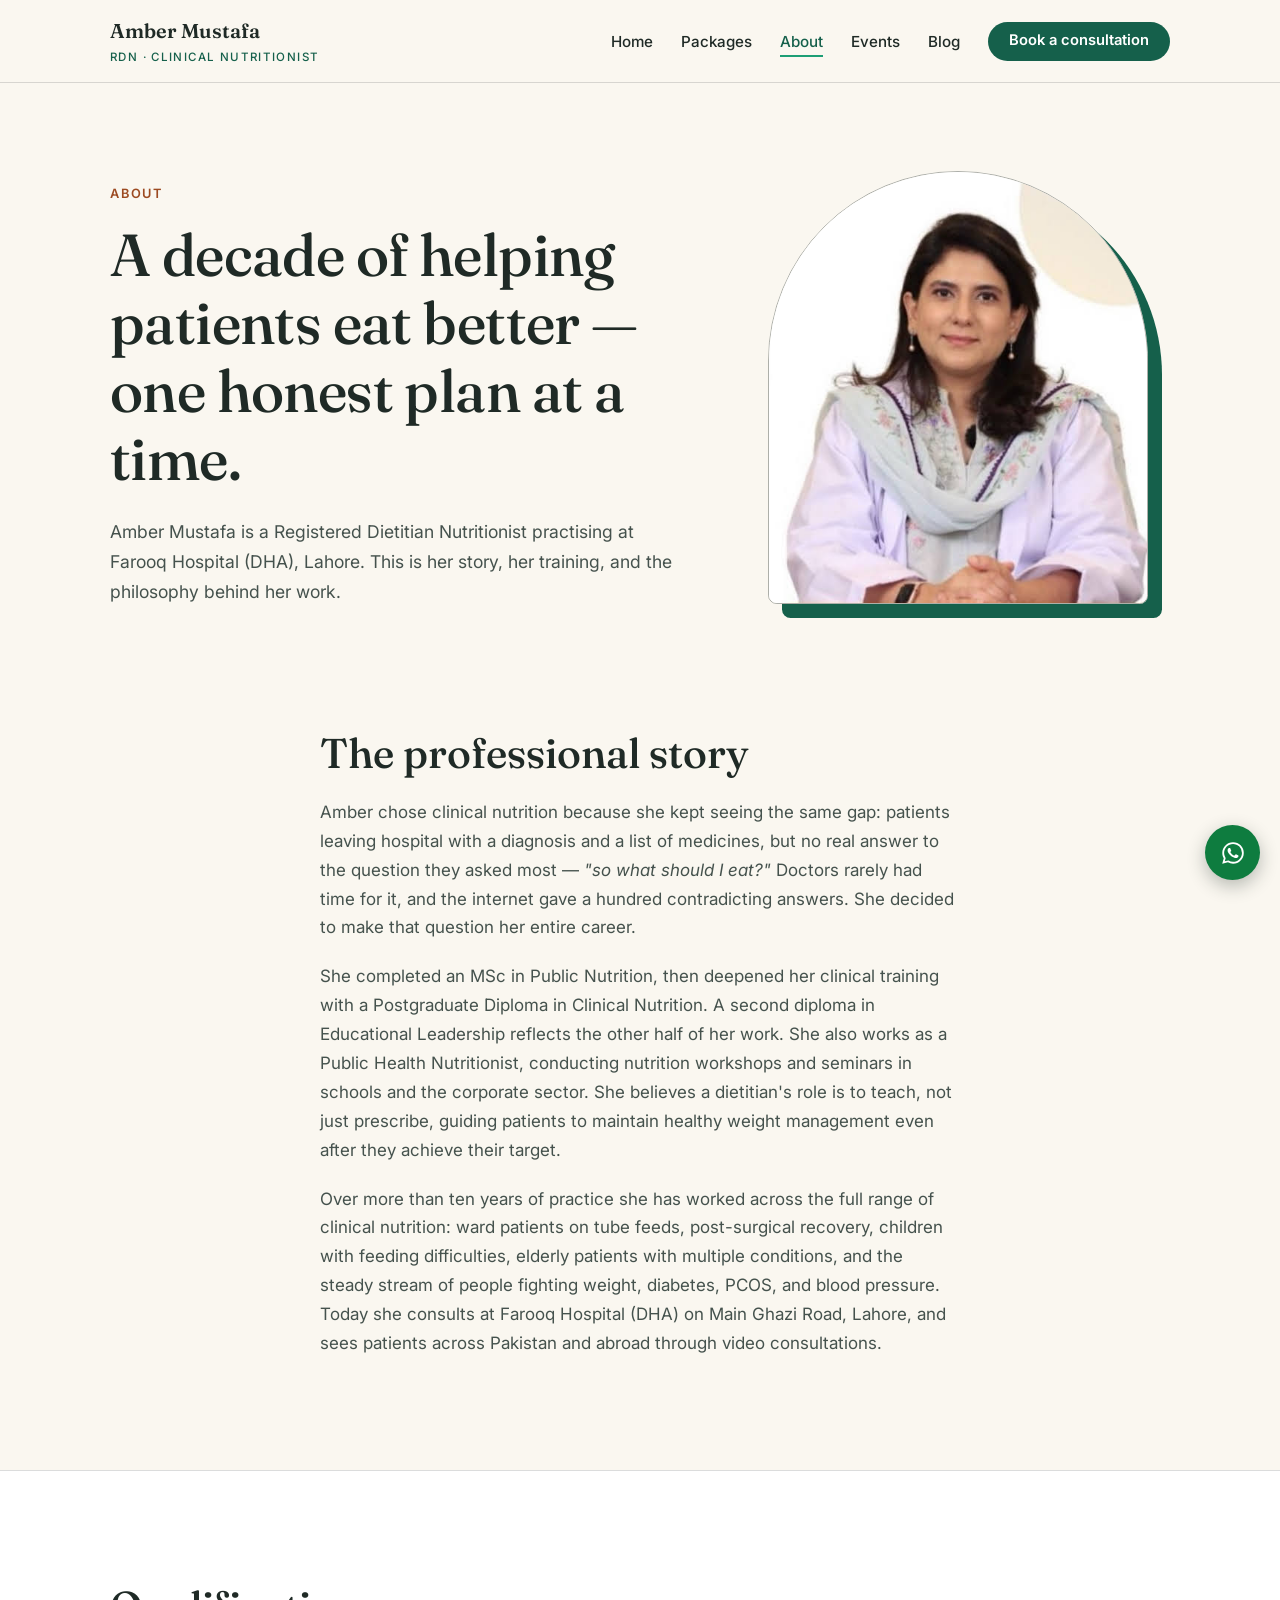
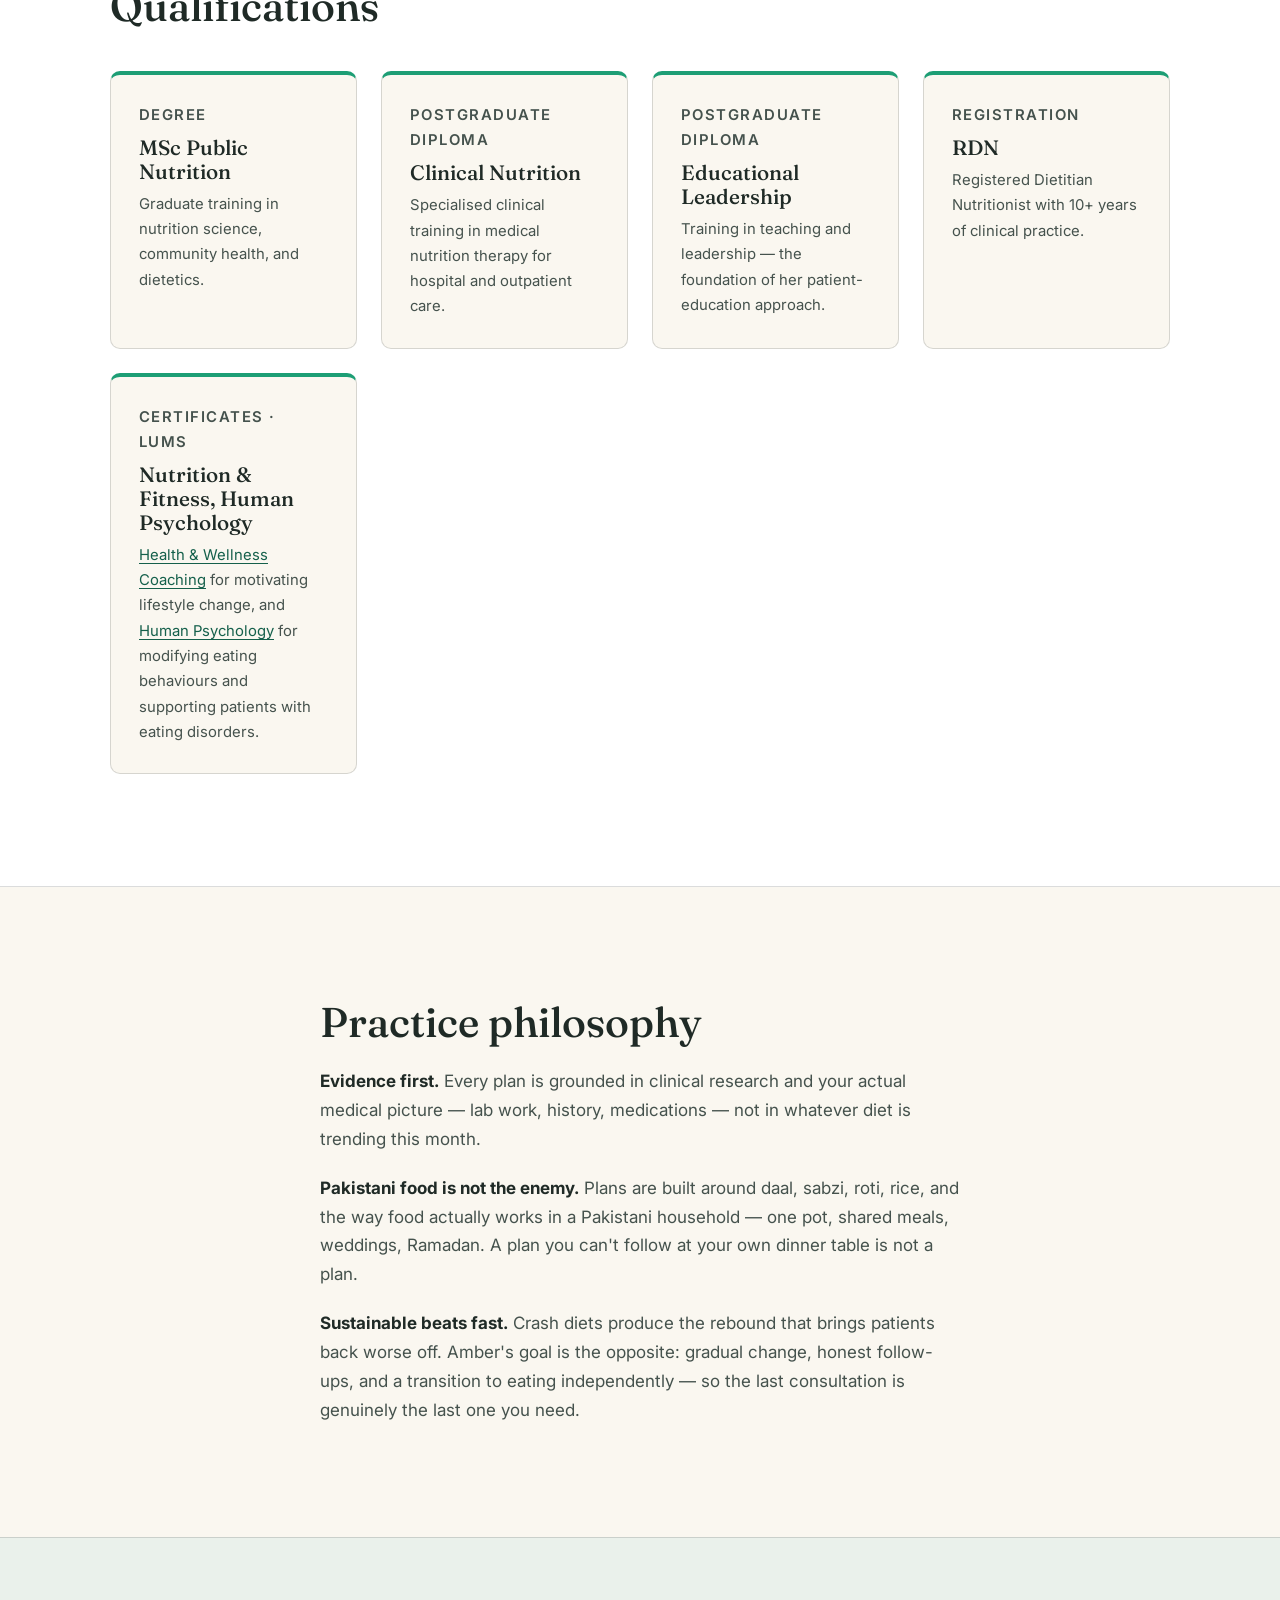
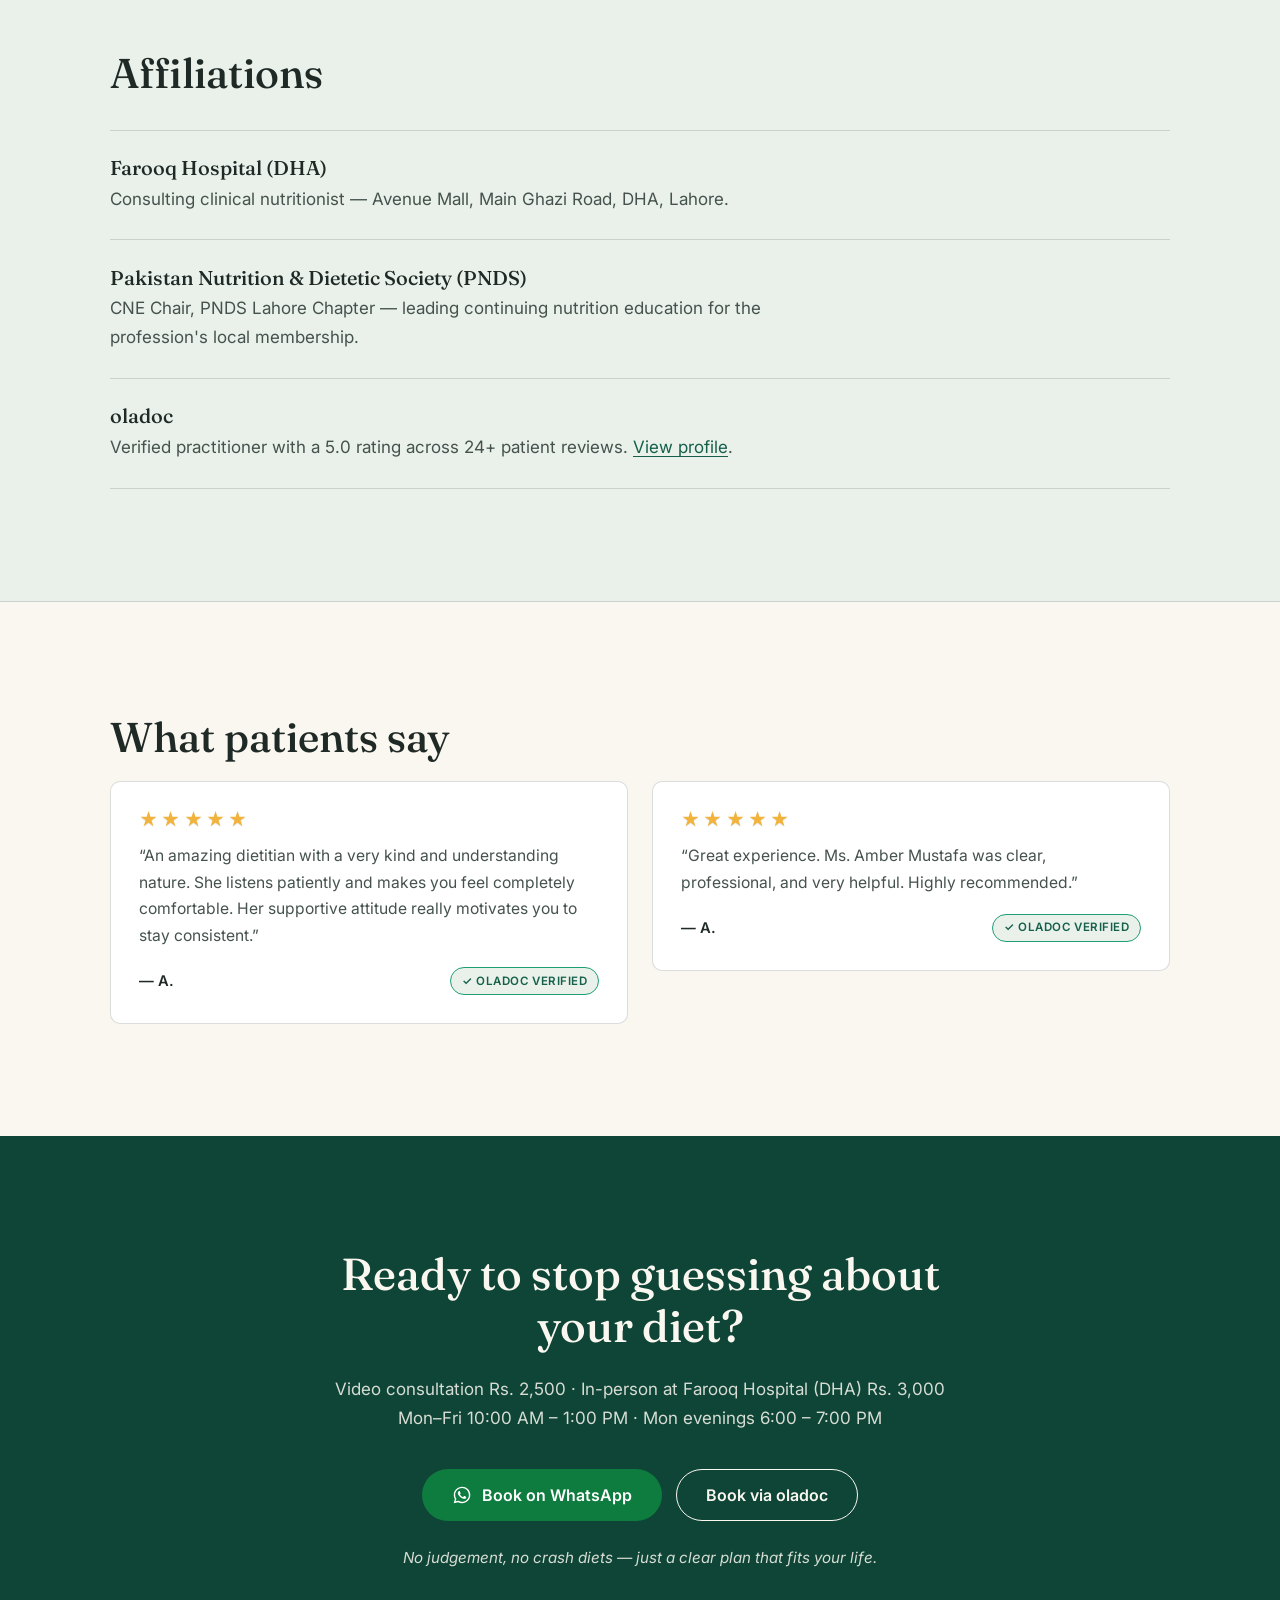
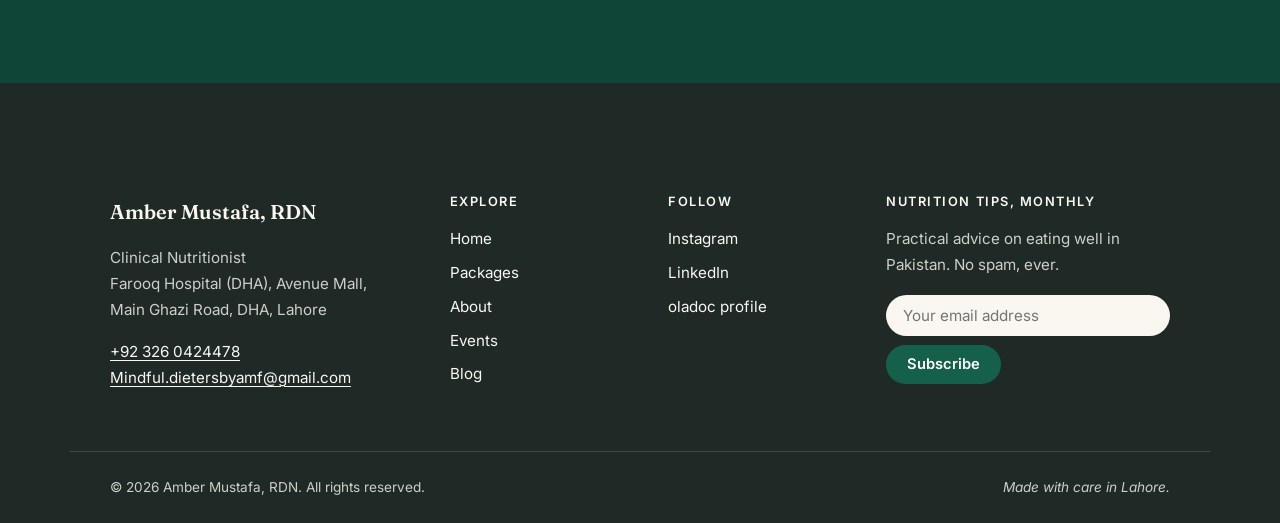
==== about.html @ fe20ed9d "Add files via upload" ====
<!DOCTYPE html>
<html lang="en">
<head>
  <meta charset="UTF-8">
  <meta name="viewport" content="width=device-width, initial-scale=1.0">
  <title>About Amber Mustafa, RDN — Clinical Nutritionist at Farooq Hospital DHA, Lahore</title>
  <meta name="description" content="Meet Amber Mustafa, RDN — clinical nutritionist with 10+ years of experience, MSc Public Nutrition, and a practice philosophy built on evidence, empathy, and Pakistani food culture.">

  <!-- Open Graph -->
  <meta property="og:type" content="profile">
  <meta property="og:title" content="About Amber Mustafa, RDN — Clinical Nutritionist in Lahore">
  <meta property="og:description" content="10+ years of clinical nutrition practice at Farooq Hospital DHA. Evidence-based, personalised to Pakistani food culture, sustainable over crash diets.">
  <meta property="og:image" content="assets/images/amber-headshot.jpeg">
  <meta property="og:locale" content="en_PK">

  <!-- Twitter Card -->
  <meta name="twitter:card" content="summary_large_image">
  <meta name="twitter:title" content="About Amber Mustafa, RDN — Clinical Nutritionist in Lahore">
  <meta name="twitter:description" content="10+ years of clinical nutrition practice at Farooq Hospital DHA, Lahore.">
  <meta name="twitter:image" content="assets/images/amber-headshot.jpeg">

  <!-- Fonts -->
  <link rel="preconnect" href="https://fonts.googleapis.com">
  <link rel="preconnect" href="https://fonts.gstatic.com" crossorigin>
  <link href="https://fonts.googleapis.com/css2?family=Fraunces:opsz,wght@9..144,400;9..144,500;9..144,600&family=Inter:wght@400;500;600&display=swap" rel="stylesheet">

  <link rel="stylesheet" href="style.css">

  <script type="application/ld+json">
  {
    "@context": "https://schema.org",
    "@type": "Person",
    "name": "Amber Mustafa",
    "honorificSuffix": "RDN",
    "jobTitle": "Clinical Nutritionist",
    "description": "Clinical nutritionist at Farooq Hospital (DHA), Lahore with 10+ years of experience in medical nutrition therapy, weight management and metabolic health.",
    "image": "assets/images/amber-headshot.jpeg",
    "telephone": "+923260424478",
    "email": "Mindful.dietersbyamf@gmail.com",
    "workLocation": {
      "@type": "Place",
      "name": "Farooq Hospital (DHA)",
      "address": {
        "@type": "PostalAddress",
        "streetAddress": "Avenue Mall, Main Ghazi Road, DHA",
        "addressLocality": "Lahore",
        "addressCountry": "PK"
      }
    },
    "memberOf": {
      "@type": "Organization",
      "name": "Pakistan Nutrition & Dietetic Society (PNDS)"
    },
    "sameAs": [
      "https://www.instagram.com/rd_amber_mustafa/",
      "https://www.linkedin.com/in/amber-mustafa-rdn-b37b24142/",
      "https://oladoc.com/pakistan/lahore/dr/dietitian/amber-mustafa/3514798"
    ]
  }
  </script>
</head>
<body>

  <a class="skip-link" href="#main">Skip to content</a>

  <!-- ============ HEADER ============ -->
  <header class="site-header">
    <div class="container header-inner">
      <a href="index.html" class="brand" aria-label="Amber Mustafa, RDN — home">
        <span class="brand-name">Amber Mustafa</span>
        <span class="brand-title">RDN · Clinical Nutritionist</span>
      </a>

      <nav class="site-nav" aria-label="Main navigation">
        <button class="nav-toggle" aria-expanded="false" aria-controls="nav-menu" aria-label="Open menu">
          <span class="nav-toggle-bar"></span>
          <span class="nav-toggle-bar"></span>
        </button>
        <ul id="nav-menu" class="nav-menu">
          <li><a href="index.html">Home</a></li>
          <li><a href="index.html#packages">Packages</a></li>
          <li><a href="about.html" aria-current="page">About</a></li>
          <li><a href="events.html">Events</a></li>
          <li><a href="blog.html">Blog</a></li>
          <li class="nav-cta-item">
            <a class="btn btn-primary btn-small" href="https://wa.me/923260424478?text=Hi%20Amber%2C%20I%27d%20like%20to%20book%20a%20nutrition%20consultation." target="_blank" rel="noopener">Book a consultation</a>
          </li>
        </ul>
      </nav>
    </div>
  </header>

  <main id="main">

    <!-- ============ PAGE HERO ============ -->
    <section class="page-hero">
      <div class="container hero-grid">
        <div class="hero-copy">
          <p class="eyebrow">About</p>
          <h1>A decade of helping patients eat better — one honest plan at a time.</h1>
          <p class="hero-sub">
            Amber Mustafa is a Registered Dietitian Nutritionist practising at Farooq Hospital (DHA), Lahore.
            This is her story, her training, and the philosophy behind her work.
          </p>
        </div>
        <div class="hero-photo">
          <div class="photo-frame">
            <img src="assets/images/amber-headshot.jpeg" alt="Amber Mustafa, RDN, clinical nutritionist" width="509" height="580">
          </div>
        </div>
      </div>
    </section>

    <!-- ============ STORY ============ -->
    <section class="story">
      <div class="container story-narrow">
        <h2 class="section-heading">The professional story</h2>
        <p>
          Amber chose clinical nutrition because she kept seeing the same gap: patients leaving hospital
          with a diagnosis and a list of medicines, but no real answer to the question they asked most —
          <em>"so what should I eat?"</em> Doctors rarely had time for it, and the internet gave a hundred
          contradicting answers. She decided to make that question her entire career.
        </p>
        <p>
          She completed an MSc in Public Nutrition, then deepened her clinical training with a Postgraduate
          Diploma in Clinical Nutrition. A second diploma in Educational Leadership reflects the other half
          of her work. She also works as a Public Health Nutritionist, conducting nutrition workshops and
          seminars in schools and the corporate sector. She believes a dietitian's role is to teach, not
          just prescribe, guiding patients to maintain healthy weight management even after they achieve
          their target.
        </p>
        <p>
          Over more than ten years of practice she has worked across the full range of clinical nutrition:
          ward patients on tube feeds, post-surgical recovery, children with feeding difficulties, elderly
          patients with multiple conditions, and the steady stream of people fighting weight, diabetes,
          PCOS, and blood pressure. Today she consults at Farooq Hospital (DHA) on Main Ghazi Road, Lahore,
          and sees patients across Pakistan and abroad through video consultations.
        </p>
      </div>
    </section>

    <!-- ============ CREDENTIALS ============ -->
    <section class="credentials">
      <div class="container">
        <h2 class="section-heading">Qualifications</h2>
        <div class="credential-grid">
          <div class="credential-card">
            <p class="credential-type">Degree</p>
            <h3>MSc Public Nutrition</h3>
            <p>Graduate training in nutrition science, community health, and dietetics.</p>
          </div>
          <div class="credential-card">
            <p class="credential-type">Postgraduate Diploma</p>
            <h3>Clinical Nutrition</h3>
            <p>Specialised clinical training in medical nutrition therapy for hospital and outpatient care.</p>
          </div>
          <div class="credential-card">
            <p class="credential-type">Postgraduate Diploma</p>
            <h3>Educational Leadership</h3>
            <p>Training in teaching and leadership — the foundation of her patient-education approach.</p>
          </div>
          <div class="credential-card">
            <p class="credential-type">Registration</p>
            <h3>RDN</h3>
            <p>Registered Dietitian Nutritionist with 10+ years of clinical practice.</p>
          </div>
          <div class="credential-card">
            <p class="credential-type">Certificates · LUMS</p>
            <h3>Nutrition &amp; Fitness, Human Psychology</h3>
            <p><a href="https://www.linkedin.com/school/274288/" target="_blank" rel="noopener">Health &amp; Wellness Coaching</a> for motivating lifestyle change, and <a href="https://www.linkedin.com/school/274288/" target="_blank" rel="noopener">Human Psychology</a> for modifying eating behaviours and supporting patients with eating disorders.</p>
          </div>
        </div>
      </div>
    </section>

    <!-- ============ PHILOSOPHY ============ -->
    <section class="philosophy">
      <div class="container story-narrow">
        <h2 class="section-heading">Practice philosophy</h2>
        <p>
          <strong>Evidence first.</strong> Every plan is grounded in clinical research and your actual
          medical picture — lab work, history, medications — not in whatever diet is trending this month.
        </p>
        <p>
          <strong>Pakistani food is not the enemy.</strong> Plans are built around daal, sabzi, roti, rice,
          and the way food actually works in a Pakistani household — one pot, shared meals, weddings,
          Ramadan. A plan you can't follow at your own dinner table is not a plan.
        </p>
        <p>
          <strong>Sustainable beats fast.</strong> Crash diets produce the rebound that brings patients
          back worse off. Amber's goal is the opposite: gradual change, honest follow-ups, and a transition
          to eating independently — so the last consultation is genuinely the last one you need.
        </p>
      </div>
    </section>

    <!-- ============ AFFILIATIONS ============ -->
    <section class="affiliations">
      <div class="container">
        <h2 class="section-heading">Affiliations</h2>
        <ul class="affiliation-list">
          <li>
            <h3>Farooq Hospital (DHA)</h3>
            <p>Consulting clinical nutritionist — Avenue Mall, Main Ghazi Road, DHA, Lahore.</p>
          </li>
          <li>
            <h3>Pakistan Nutrition &amp; Dietetic Society (PNDS)</h3>
            <p>CNE Chair, PNDS Lahore Chapter — leading continuing nutrition education for the profession's local membership.</p>
          </li>
          <li>
            <h3>oladoc</h3>
            <p>Verified practitioner with a 5.0 rating across 24+ patient reviews. <a href="https://oladoc.com/pakistan/lahore/dr/dietitian/amber-mustafa/3514798" target="_blank" rel="noopener">View profile</a>.</p>
          </li>
        </ul>
      </div>
    </section>

    <!-- ============ TESTIMONIALS (short) ============ -->
    <section class="testimonials">
      <div class="container">
        <h2 class="section-heading">What patients say</h2>
        <div class="testimonial-columns testimonial-columns-two">
          <figure class="testimonial">
            <p class="stars" role="img" aria-label="Rated 5 out of 5 stars"><span aria-hidden="true">★★★★★</span></p>
            <blockquote>
              <p>“An amazing dietitian with a very kind and understanding nature. She listens patiently and makes you feel completely comfortable. Her supportive attitude really motivates you to stay consistent.”</p>
            </blockquote>
            <figcaption>— A. <span class="verified-badge">✓ oladoc verified</span></figcaption>
          </figure>
          <figure class="testimonial">
            <p class="stars" role="img" aria-label="Rated 5 out of 5 stars"><span aria-hidden="true">★★★★★</span></p>
            <blockquote>
              <p>“Great experience. Ms. Amber Mustafa was clear, professional, and very helpful. Highly recommended.”</p>
            </blockquote>
            <figcaption>— A. <span class="verified-badge">✓ oladoc verified</span></figcaption>
          </figure>
        </div>
      </div>
    </section>

    <!-- ============ FINAL CTA ============ -->
    <section class="final-cta">
      <div class="container">
        <h2>Ready to stop guessing about your diet?</h2>
        <p>
          Video consultation Rs. 2,500 · In-person at Farooq Hospital (DHA) Rs. 3,000<br>
          Mon–Fri 10:00 AM – 1:00 PM · Mon evenings 6:00 – 7:00 PM
        </p>
        <div class="hero-ctas final-ctas">
          <a class="btn btn-whatsapp" href="https://wa.me/923260424478?text=Hi%20Amber%2C%20I%27d%20like%20to%20book%20a%20nutrition%20consultation." target="_blank" rel="noopener">
            <svg class="icon" viewBox="0 0 24 24" width="20" height="20" aria-hidden="true" fill="currentColor"><path d="M12.04 2c-5.46 0-9.91 4.45-9.91 9.91 0 1.75.46 3.45 1.32 4.95L2.05 22l5.25-1.38a9.87 9.87 0 0 0 4.74 1.21c5.46 0 9.91-4.45 9.91-9.91 0-2.65-1.03-5.14-2.9-7.01A9.82 9.82 0 0 0 12.04 2zm0 18.15a8.2 8.2 0 0 1-4.19-1.15l-.3-.18-3.12.82.83-3.04-.2-.31a8.2 8.2 0 0 1-1.26-4.38c0-4.54 3.7-8.24 8.24-8.24 2.2 0 4.27.86 5.82 2.42a8.18 8.18 0 0 1 2.41 5.83c0 4.54-3.7 8.23-8.23 8.23zm4.52-6.16c-.25-.13-1.47-.72-1.69-.81-.23-.08-.39-.12-.56.13-.16.25-.64.8-.78.97-.14.16-.29.18-.54.06-.25-.13-1.05-.39-2-1.23-.74-.66-1.23-1.47-1.38-1.72-.14-.25-.01-.38.11-.51.11-.11.25-.29.37-.43.12-.14.16-.25.25-.41.08-.17.04-.31-.02-.43-.06-.13-.56-1.34-.76-1.84-.2-.48-.41-.42-.56-.43h-.48c-.17 0-.43.06-.66.31-.22.25-.86.85-.86 2.07 0 1.22.89 2.4 1.01 2.56.12.17 1.75 2.67 4.23 3.74.59.26 1.05.41 1.41.52.59.19 1.13.16 1.56.1.48-.07 1.47-.6 1.67-1.18.21-.58.21-1.07.14-1.18-.06-.11-.22-.17-.47-.3z"/></svg>
            Book on WhatsApp
          </a>
          <a class="btn btn-secondary btn-secondary-light" href="https://oladoc.com/appointment/13651/3514798" target="_blank" rel="noopener">Book via oladoc</a>
        </div>
        <p class="reassurance">No judgement, no crash diets — just a clear plan that fits your life.</p>
      </div>
    </section>

  </main>

  <!-- ============ FOOTER ============ -->
  <footer class="site-footer">
    <div class="container footer-grid">
      <div class="footer-brand">
        <p class="brand-name">Amber Mustafa, RDN</p>
        <p>Clinical Nutritionist<br>Farooq Hospital (DHA), Avenue Mall,<br>Main Ghazi Road, DHA, Lahore</p>
        <p><a href="tel:+923260424478">+92 326 0424478</a><br>
        <a href="mailto:Mindful.dietersbyamf@gmail.com">Mindful.dietersbyamf@gmail.com</a></p>
      </div>

      <nav class="footer-nav" aria-label="Footer navigation">
        <h3>Explore</h3>
        <ul>
          <li><a href="index.html">Home</a></li>
          <li><a href="index.html#packages">Packages</a></li>
          <li><a href="about.html">About</a></li>
          <li><a href="events.html">Events</a></li>
          <li><a href="blog.html">Blog</a></li>
        </ul>
      </nav>

      <div class="footer-social">
        <h3>Follow</h3>
        <ul>
          <li><a href="https://www.instagram.com/rd_amber_mustafa/" target="_blank" rel="noopener">Instagram</a></li>
          <li><a href="https://www.linkedin.com/in/amber-mustafa-rdn-b37b24142/" target="_blank" rel="noopener">LinkedIn</a></li>
          <li><a href="https://oladoc.com/pakistan/lahore/dr/dietitian/amber-mustafa/3514798" target="_blank" rel="noopener">oladoc profile</a></li>
        </ul>
      </div>

      <div class="footer-newsletter">
        <h3>Nutrition tips, monthly</h3>
        <p>Practical advice on eating well in Pakistan. No spam, ever.</p>
        <!-- NEWSLETTER: connect this form to Mailchimp / ConvertKit later. See script.js. -->
        <form id="newsletter-form" class="newsletter-form" novalidate>
          <label for="newsletter-email" class="visually-hidden">Email address</label>
          <input type="email" id="newsletter-email" name="email" placeholder="Your email address" required autocomplete="email">
          <button type="submit" class="btn btn-primary btn-small">Subscribe</button>
        </form>
        <p id="newsletter-thanks" class="newsletter-thanks" hidden>Thank you — you're on the list!</p>
      </div>
    </div>

    <div class="container footer-bottom">
      <p>&copy; <span id="year">2026</span> Amber Mustafa, RDN. All rights reserved.</p>
      <p class="footer-warm">Made with care in Lahore.</p>
    </div>
  </footer>

  <!-- ============ FLOATING WHATSAPP BUTTON ============ -->
  <a class="whatsapp-fab" href="https://wa.me/923260424478?text=Hi%20Amber%2C%20I%27d%20like%20to%20book%20a%20nutrition%20consultation." target="_blank" rel="noopener" aria-label="Chat with Amber on WhatsApp">
    <svg viewBox="0 0 24 24" width="26" height="26" aria-hidden="true" fill="currentColor"><path d="M12.04 2c-5.46 0-9.91 4.45-9.91 9.91 0 1.75.46 3.45 1.32 4.95L2.05 22l5.25-1.38a9.87 9.87 0 0 0 4.74 1.21c5.46 0 9.91-4.45 9.91-9.91 0-2.65-1.03-5.14-2.9-7.01A9.82 9.82 0 0 0 12.04 2zm0 18.15a8.2 8.2 0 0 1-4.19-1.15l-.3-.18-3.12.82.83-3.04-.2-.31a8.2 8.2 0 0 1-1.26-4.38c0-4.54 3.7-8.24 8.24-8.24 2.2 0 4.27.86 5.82 2.42a8.18 8.18 0 0 1 2.41 5.83c0 4.54-3.7 8.23-8.23 8.23zm4.52-6.16c-.25-.13-1.47-.72-1.69-.81-.23-.08-.39-.12-.56.13-.16.25-.64.8-.78.97-.14.16-.29.18-.54.06-.25-.13-1.05-.39-2-1.23-.74-.66-1.23-1.47-1.38-1.72-.14-.25-.01-.38.11-.51.11-.11.25-.29.37-.43.12-.14.16-.25.25-.41.08-.17.04-.31-.02-.43-.06-.13-.56-1.34-.76-1.84-.2-.48-.41-.42-.56-.43h-.48c-.17 0-.43.06-.66.31-.22.25-.86.85-.86 2.07 0 1.22.89 2.4 1.01 2.56.12.17 1.75 2.67 4.23 3.74.59.26 1.05.41 1.41.52.59.19 1.13.16 1.56.1.48-.07 1.47-.6 1.67-1.18.21-.58.21-1.07.14-1.18-.06-.11-.22-.17-.47-.3z"/></svg>
    <span class="whatsapp-fab-label">Chat on WhatsApp</span>
  </a>

  <script src="script.js"></script>
</body>
</html>
---- style.css ----
/* ============================================================
   Amber Mustafa, RDN — Clinical Nutritionist, Lahore
   Design system: "Warm Editorial"
   Type:    Fraunces (display serif) + Inter (body sans)
   Palette: cream base, ink text, deep teal primary,
            terracotta editorial accent, WhatsApp green for booking
   ============================================================ */

/* ---------- Custom properties ---------- */
:root {
  --cream:        #FAF7F0;
  --white:        #FFFFFF;
  --ink:          #1F2A26;
  --ink-soft:     #45524D;
  --teal:         #15604B;   /* primary — her #1D9E75 deepened for contrast */
  --teal-bright:  #1D9E75;   /* original letterhead teal, used as accent */
  --teal-deep:    #0E4536;
  --sage:         #EAF1EB;
  --rust:         #9C4A21;   /* terracotta, darkened for AA text */
  --terracotta:   #C5683F;   /* decorative only */
  --whatsapp:     #0E7C3F;   /* WhatsApp green deepened for WCAG AA with white text */
  --star:         #F2B33D;   /* warm rating-star yellow */
  --line:         rgba(31, 42, 38, 0.16);
  --line-strong:  rgba(31, 42, 38, 0.35);

  --font-display: "Fraunces", Georgia, serif;
  --font-body:    "Inter", -apple-system, "Segoe UI", sans-serif;

  --container:    1140px;
  --section-pad:  clamp(4rem, 9vw, 7rem);
  --radius:       10px;
}

/* ---------- Reset & base ---------- */
*,
*::before,
*::after { box-sizing: border-box; margin: 0; padding: 0; }

html { scroll-behavior: smooth; }

@media (prefers-reduced-motion: reduce) {
  html { scroll-behavior: auto; }
  *, *::before, *::after {
    animation-duration: 0.01ms !important;
    animation-iteration-count: 1 !important;
    transition-duration: 0.01ms !important;
  }
}

body {
  font-family: var(--font-body);
  font-size: 1.0625rem;
  line-height: 1.7;
  color: var(--ink);
  background: var(--cream);
  -webkit-font-smoothing: antialiased;
}

img { max-width: 100%; height: auto; display: block; }

h1, h2, h3, h4 {
  font-family: var(--font-display);
  font-weight: 500;
  line-height: 1.15;
  color: var(--ink);
}

h1 { font-size: clamp(2.3rem, 5.2vw, 3.7rem); letter-spacing: -0.01em; }

a { color: var(--teal); text-decoration-thickness: 1px; text-underline-offset: 3px; }
a:hover { color: var(--teal-deep); }

a:focus-visible,
button:focus-visible,
input:focus-visible {
  outline: 3px solid var(--teal-bright);
  outline-offset: 3px;
  border-radius: 2px;
}

::selection { background: var(--teal-bright); color: var(--white); }

/* ---------- Utilities ---------- */
.container {
  max-width: var(--container);
  margin-inline: auto;
  padding-inline: clamp(1.25rem, 4vw, 2.5rem);
}

.visually-hidden {
  position: absolute;
  width: 1px; height: 1px;
  margin: -1px; padding: 0;
  overflow: hidden;
  clip: rect(0 0 0 0);
  white-space: nowrap;
  border: 0;
}

.skip-link {
  position: absolute;
  top: -100%;
  left: 1rem;
  z-index: 200;
  padding: 0.6rem 1.2rem;
  background: var(--ink);
  color: var(--cream);
  border-radius: 0 0 var(--radius) var(--radius);
}
.skip-link:focus { top: 0; color: var(--cream); }

.eyebrow {
  font-size: 0.8rem;
  font-weight: 600;
  letter-spacing: 0.14em;
  text-transform: uppercase;
  color: var(--rust);
  margin-bottom: 1rem;
}

.section-heading {
  font-size: clamp(1.8rem, 3.6vw, 2.6rem);
  max-width: 22ch;
  margin-bottom: 1.25rem;
}

.section-sub {
  max-width: 58ch;
  color: var(--ink-soft);
  margin-bottom: 3rem;
}

.text-link {
  font-weight: 600;
  color: var(--teal);
}

.soft-cta {
  margin-top: 3.5rem;
  padding-top: 1.75rem;
  border-top: 1px solid var(--line);
  max-width: 52ch;
  color: var(--ink-soft);
}

/* ---------- Buttons ---------- */
.btn {
  display: inline-flex;
  align-items: center;
  gap: 0.6rem;
  padding: 0.95rem 1.8rem;
  font-family: var(--font-body);
  font-size: 1rem;
  font-weight: 600;
  line-height: 1.2;
  text-decoration: none;
  border: 1.5px solid transparent;
  border-radius: 999px;
  cursor: pointer;
  transition: background-color 0.18s ease, color 0.18s ease, border-color 0.18s ease, transform 0.18s ease;
}
.btn:hover { transform: translateY(-1px); }
.btn .icon { flex-shrink: 0; }

.btn-primary {
  background: var(--teal);
  color: var(--white);
}
.btn-primary:hover { background: var(--teal-deep); color: var(--white); }

.btn-whatsapp {
  background: var(--whatsapp);
  color: var(--white);
}
.btn-whatsapp:hover { background: #0A5E2F; color: var(--white); }

.btn-secondary {
  background: transparent;
  color: var(--teal);
  border-color: var(--teal);
}
.btn-secondary:hover { background: var(--teal); color: var(--white); }

.btn-secondary-light {
  color: var(--cream);
  border-color: var(--cream);
}
.btn-secondary-light:hover { background: var(--cream); color: var(--teal-deep); }

.btn-small { padding: 0.6rem 1.25rem; font-size: 0.92rem; }

/* ---------- Header ---------- */
.site-header {
  position: sticky;
  top: 0;
  z-index: 100;
  background: var(--cream);
  border-bottom: 1px solid var(--line);
}

.header-inner {
  display: flex;
  align-items: center;
  justify-content: space-between;
  gap: 1rem;
  padding-block: 0.9rem;
}

.brand { text-decoration: none; }
.brand-name {
  display: block;
  font-family: var(--font-display);
  font-size: 1.25rem;
  font-weight: 600;
  color: var(--ink);
}
.brand-title {
  display: block;
  font-size: 0.72rem;
  font-weight: 500;
  letter-spacing: 0.12em;
  text-transform: uppercase;
  color: var(--teal);
}

.nav-menu {
  display: flex;
  align-items: center;
  gap: 1.75rem;
  list-style: none;
}
.nav-menu a:not(.btn) {
  font-size: 0.95rem;
  font-weight: 500;
  color: var(--ink);
  text-decoration: none;
  padding-block: 0.25rem;
  border-bottom: 2px solid transparent;
  transition: border-color 0.18s ease, color 0.18s ease;
}
.nav-menu a:not(.btn):hover,
.nav-menu a:not(.btn)[aria-current="page"] {
  color: var(--teal);
  border-bottom-color: var(--teal-bright);
}

.nav-toggle {
  display: none;
  flex-direction: column;
  justify-content: center;
  gap: 6px;
  width: 44px;
  height: 44px;
  background: none;
  border: 1px solid var(--line-strong);
  border-radius: 8px;
  cursor: pointer;
}
.nav-toggle-bar {
  display: block;
  width: 20px;
  height: 2px;
  margin-inline: auto;
  background: var(--ink);
  transition: transform 0.18s ease;
}
.nav-toggle[aria-expanded="true"] .nav-toggle-bar:first-child { transform: translateY(4px) rotate(45deg); }
.nav-toggle[aria-expanded="true"] .nav-toggle-bar:last-child { transform: translateY(-4px) rotate(-45deg); }

/* ---------- Hero ---------- */
.hero { padding-top: clamp(3rem, 7vw, 5.5rem); }

.hero-grid {
  display: grid;
  grid-template-columns: minmax(0, 7fr) minmax(0, 5fr);
  gap: clamp(2.5rem, 6vw, 5rem);
  align-items: center;
}

.hero-sub {
  max-width: 54ch;
  font-size: 1.1rem;
  color: var(--ink-soft);
  margin-top: 1.5rem;
}

.hero-ctas {
  display: flex;
  flex-wrap: wrap;
  gap: 0.9rem;
  margin-top: 2.25rem;
}

.hero-fees {
  margin-top: 1.1rem;
  font-size: 0.92rem;
  color: var(--ink-soft);
}

.hero-photo { justify-self: center; }

.photo-frame {
  position: relative;
  max-width: 380px;
  border-radius: 220px 220px var(--radius) var(--radius);
  overflow: hidden;
  border: 1px solid var(--line-strong);
  box-shadow: 14px 14px 0 0 var(--teal);
  margin-right: 14px;
  margin-bottom: 14px;
}
.photo-frame img { width: 100%; }

.photo-frame-alt {
  border-radius: var(--radius) 220px var(--radius) var(--radius);
  box-shadow: -14px 14px 0 0 var(--terracotta);
  margin-right: 0;
  margin-left: 14px;
}

/* Trust strip */
.trust-strip {
  display: grid;
  grid-template-columns: repeat(4, 1fr);
  list-style: none;
  margin-block: clamp(3rem, 6vw, 4.5rem) 0;
  border-top: 1px solid var(--line);
  border-bottom: 1px solid var(--line);
}
.trust-strip li {
  padding: 1.4rem 1rem;
  text-align: center;
}
.trust-strip li + li { border-left: 1px solid var(--line); }
.trust-strip strong {
  display: block;
  font-family: var(--font-display);
  font-size: 1.45rem;
  font-weight: 600;
  color: var(--teal);
}
.trust-strip span {
  font-size: 0.85rem;
  color: var(--ink-soft);
}

/* ---------- Empathy ---------- */
.empathy {
  background: var(--white);
  padding-block: var(--section-pad);
  margin-top: var(--section-pad);
  border-top: 1px solid var(--line);
  border-bottom: 1px solid var(--line);
}
.empathy-grid {
  display: grid;
  grid-template-columns: minmax(0, 5fr) minmax(0, 7fr);
  gap: clamp(2rem, 5vw, 4.5rem);
}
.empathy-copy p + p { margin-top: 1.25rem; }
.empathy-copy { color: var(--ink-soft); }

/* ---------- Services ---------- */
.services { padding-block: var(--section-pad); }

.services-list {
  list-style: none;
  margin-top: 3rem;
  border-top: 1px solid var(--line);
}

.service-item {
  display: grid;
  grid-template-columns: 5rem minmax(0, 1fr);
  gap: clamp(1rem, 4vw, 3rem);
  padding-block: 2rem;
  border-bottom: 1px solid var(--line);
  transition: background-color 0.18s ease;
}
.service-item:hover { background: var(--sage); }

.service-num {
  font-family: var(--font-display);
  font-size: 1.6rem;
  font-weight: 400;
  color: var(--rust);
  line-height: 1.3;
}

.service-body h3 { font-size: 1.4rem; margin-bottom: 0.5rem; }
.service-body p { max-width: 62ch; color: var(--ink-soft); }

/* ---------- About snippet ---------- */
.about-snippet {
  background: var(--sage);
  padding-block: var(--section-pad);
  border-top: 1px solid var(--line);
  border-bottom: 1px solid var(--line);
}

.about-grid {
  display: grid;
  grid-template-columns: minmax(0, 4fr) minmax(0, 7fr);
  gap: clamp(2.5rem, 6vw, 5rem);
  align-items: center;
}

.about-photo { justify-self: center; }
.about-photo .photo-frame { max-width: 320px; }

.about-copy p { color: var(--ink-soft); }

.badge-row {
  display: flex;
  flex-wrap: wrap;
  gap: 0.6rem;
  list-style: none;
  margin-block: 1.75rem;
}
.badge {
  padding: 0.4rem 0.95rem;
  font-size: 0.85rem;
  font-weight: 500;
  color: var(--teal-deep);
  background: var(--white);
  border: 1px solid var(--teal-bright);
  border-radius: 999px;
}

/* ---------- Testimonials ---------- */
.testimonials { padding-block: var(--section-pad); }

.testimonial-columns {
  columns: 3 290px;
  column-gap: 1.5rem;
}
.testimonial-columns-two { columns: 2 320px; }

.testimonial {
  break-inside: avoid;
  margin-bottom: 1.5rem;
  padding: 1.75rem;
  background: var(--white);
  border: 1px solid var(--line);
  border-radius: var(--radius);
  transition: transform 0.25s ease, box-shadow 0.25s ease, border-color 0.25s ease;
}
.testimonial:hover {
  transform: translateY(-4px);
  border-color: var(--teal-bright);
  box-shadow: 0 14px 30px rgba(31, 42, 38, 0.1);
}

.stars {
  color: var(--star);
  font-size: 1.15rem;
  letter-spacing: 0.18em;
  line-height: 1;
  margin-bottom: 0.9rem;
  text-shadow: 0 1px 0 rgba(31, 42, 38, 0.12);
}

/* ---------- Reviews carousel ---------- */
.carousel { position: relative; }

.carousel-viewport { overflow: hidden; }

.carousel-track {
  display: flex;
  gap: 1.5rem;
  list-style: none;
  transition: transform 0.55s cubic-bezier(0.33, 1, 0.68, 1);
}

.carousel-slide {
  flex: 0 0 calc((100% - 3rem) / 3);
  display: flex;
}
.carousel-slide .testimonial {
  display: flex;
  flex-direction: column;
  margin-bottom: 0.5rem;
  width: 100%;
  box-shadow: 0 6px 18px rgba(31, 42, 38, 0.06);
}
.carousel-slide blockquote { flex: 1; }
.carousel-slide figcaption { margin-top: 1.25rem; }

.carousel-controls {
  display: flex;
  align-items: center;
  justify-content: center;
  gap: 1.25rem;
  margin-top: 2rem;
}

.carousel-btn {
  display: inline-flex;
  align-items: center;
  justify-content: center;
  width: 46px;
  height: 46px;
  background: var(--white);
  color: var(--teal);
  border: 1px solid var(--line-strong);
  border-radius: 50%;
  cursor: pointer;
  transition: background-color 0.2s ease, color 0.2s ease, border-color 0.2s ease, transform 0.2s ease;
}
.carousel-btn:hover {
  background: var(--teal);
  color: var(--white);
  border-color: var(--teal);
  transform: translateY(-2px);
}

.carousel-dots {
  display: flex;
  align-items: center;
  gap: 0.5rem;
}
.carousel-dot {
  width: 9px;
  height: 9px;
  padding: 0;
  background: var(--line-strong);
  border: none;
  border-radius: 999px;
  cursor: pointer;
  transition: background-color 0.25s ease, width 0.25s ease;
}
.carousel-dot[aria-selected="true"] {
  width: 26px;
  background: var(--teal);
}
.carousel-dot:hover { background: var(--teal-bright); }

@media (max-width: 980px) {
  .carousel-slide { flex-basis: calc((100% - 1.5rem) / 2); }
}
@media (max-width: 640px) {
  .carousel-slide { flex-basis: 100%; }
}

/* ---------- Scroll reveal (subtle, JS-driven, once per element) ---------- */
.reveal {
  opacity: 0;
  transform: translateY(16px);
  transition: opacity 0.55s ease, transform 0.55s ease;
  transition-delay: var(--reveal-delay, 0s);
}
.reveal.in-view {
  opacity: 1;
  transform: none;
}
@media (prefers-reduced-motion: reduce) {
  .reveal { opacity: 1; transform: none; }
}
.testimonial blockquote p {
  font-size: 0.98rem;
  color: var(--ink-soft);
}
.testimonial figcaption {
  margin-top: 1.1rem;
  font-weight: 600;
  font-size: 0.92rem;
  display: flex;
  align-items: center;
  justify-content: space-between;
  gap: 0.75rem;
  flex-wrap: wrap;
}

.verified-badge {
  font-size: 0.72rem;
  font-weight: 600;
  letter-spacing: 0.05em;
  text-transform: uppercase;
  color: var(--teal);
  background: var(--sage);
  border: 1px solid var(--teal-bright);
  border-radius: 999px;
  padding: 0.2rem 0.65rem;
  white-space: nowrap;
}

/* ---------- Events ---------- */
.events {
  padding-block: var(--section-pad);
}

.events-subheading {
  font-family: var(--font-body);
  font-size: 0.85rem;
  font-weight: 600;
  letter-spacing: 0.12em;
  text-transform: uppercase;
  color: var(--ink-soft);
  margin: 2.75rem 0 1.25rem;
}

.event-grid {
  display: grid;
  grid-template-columns: repeat(auto-fit, minmax(260px, 1fr));
  gap: 1.5rem;
}

.event-card {
  padding: 1.75rem;
  border: 1px solid var(--line);
  border-radius: var(--radius);
  background: var(--cream);
  transition: transform 0.25s ease, box-shadow 0.25s ease;
}
.event-card:hover {
  transform: translateY(-4px);
  box-shadow: 0 12px 26px rgba(31, 42, 38, 0.09);
}
.event-card.upcoming { border-left: 4px solid var(--teal-bright); }
.event-card.past { background: var(--white); color: var(--ink-soft); }

.event-date {
  font-size: 0.8rem;
  font-weight: 600;
  letter-spacing: 0.08em;
  text-transform: uppercase;
  color: var(--rust);
  margin-bottom: 0.6rem;
}
.event-card h4 { font-size: 1.2rem; margin-bottom: 0.6rem; }
.event-card p { font-size: 0.95rem; color: var(--ink-soft); }

.event-image {
  margin: -1.75rem -1.75rem 1.1rem;
  border-radius: var(--radius) var(--radius) 0 0;
  overflow: hidden;
  border-bottom: 1px solid var(--line);
}
.event-image img { display: block; width: 100%; height: 180px; object-fit: cover; }

/* Clickable event cards (link to detail pages) */
a.event-card {
  display: block;
  text-decoration: none;
  color: inherit;
}
a.event-card.past:hover { color: var(--ink-soft); }
a.event-card .event-field strong { color: var(--ink); }
.event-field { margin-bottom: 0.35rem; font-size: 0.95rem; }
.event-field strong { color: var(--ink); }
.event-card-more {
  display: inline-block;
  margin-top: 0.85rem;
  font-size: 0.88rem;
  font-weight: 600;
  color: var(--teal);
}
a.event-card:hover .event-card-more { text-decoration: underline; }

.events-cta {
  margin-top: 2.75rem;
  text-align: center;
}

/* Event detail page galleries */
.event-gallery {
  display: grid;
  grid-template-columns: repeat(auto-fit, minmax(220px, 1fr));
  gap: 1rem;
  margin: 2rem 0;
}
.event-gallery figure {
  margin: 0;
  border: 1px solid var(--line);
  border-radius: var(--radius);
  overflow: hidden;
  background: var(--white);
}
.event-gallery img { display: block; width: 100%; height: 230px; object-fit: cover; }
.event-gallery figcaption {
  padding: 0.65rem 0.9rem;
  font-size: 0.82rem;
  color: var(--ink-soft);
  border-top: 1px solid var(--line);
}

/* Events listing page */
.events-page .event-grid { margin-bottom: 0.5rem; }
.events-page-intro { max-width: 62ch; }

/* ---------- Packages ---------- */
.packages {
  background: var(--white);
  padding-block: var(--section-pad);
  border-top: 1px solid var(--line);
  border-bottom: 1px solid var(--line);
}

.package-grid {
  display: grid;
  grid-template-columns: repeat(auto-fit, minmax(280px, 1fr));
  gap: 1.5rem;
  align-items: start;
}

.package-card {
  position: relative;
  padding: 2.25rem 1.9rem;
  background: var(--white);
  border: 1px solid var(--line);
  border-radius: var(--radius);
  transition: border-color 0.18s ease, transform 0.18s ease;
}
.package-card:hover { border-color: var(--teal-bright); transform: translateY(-3px); }

.package-featured {
  border: 2px solid var(--teal);
  background: var(--sage);
}

.package-flag {
  position: absolute;
  top: -0.85rem;
  left: 1.9rem;
  padding: 0.25rem 0.9rem;
  font-size: 0.75rem;
  font-weight: 600;
  letter-spacing: 0.08em;
  text-transform: uppercase;
  color: var(--white);
  background: var(--teal);
  border-radius: 999px;
}

.package-card h3 { font-size: 1.5rem; }
.package-tagline { color: var(--ink-soft); font-size: 0.95rem; margin-top: 0.3rem; }

.package-price {
  font-family: var(--font-display);
  font-size: 2rem;
  font-weight: 600;
  color: var(--teal);
  margin-block: 1.1rem;
  padding-bottom: 1.1rem;
  border-bottom: 1px solid var(--line);
}

.package-includes {
  list-style: none;
  margin-bottom: 1.4rem;
}
.package-includes li {
  position: relative;
  padding-left: 1.5rem;
  font-size: 0.95rem;
  color: var(--ink-soft);
  margin-bottom: 0.55rem;
}
.package-includes li::before {
  content: "✓";
  position: absolute;
  left: 0;
  font-weight: 700;
  color: var(--teal-bright);
}

.package-fit {
  font-size: 0.9rem;
  color: var(--ink-soft);
  padding-top: 1rem;
  border-top: 1px solid var(--line);
}

.packages-cta { margin-top: 3rem; text-align: center; }

/* ---------- Final CTA ---------- */
.final-cta {
  background: var(--teal-deep);
  color: var(--cream);
  padding-block: var(--section-pad);
  text-align: center;
}
.final-cta h2 {
  font-size: clamp(1.9rem, 4vw, 2.8rem);
  color: var(--cream);
  max-width: 24ch;
  margin-inline: auto;
}
.final-cta p {
  margin-top: 1.5rem;
  color: rgba(250, 247, 240, 0.85);
}
.final-ctas { justify-content: center; margin-top: 2.25rem; }
.reassurance {
  font-size: 0.95rem;
  font-style: italic;
}

/* ---------- Footer ---------- */
.site-footer {
  background: var(--ink);
  color: rgba(250, 247, 240, 0.8);
  padding-top: var(--section-pad);
  font-size: 0.95rem;
}
.site-footer a { color: var(--cream); }
.site-footer a:hover { color: var(--teal-bright); }

.footer-grid {
  display: grid;
  grid-template-columns: 1.4fr 0.8fr 0.8fr 1.4fr;
  gap: clamp(2rem, 5vw, 3.5rem);
  padding-bottom: 3.5rem;
}

.footer-brand .brand-name {
  color: var(--cream);
  margin-bottom: 0.75rem;
}
.footer-brand p + p { margin-top: 1rem; }

.site-footer h3 {
  font-family: var(--font-body);
  font-size: 0.8rem;
  font-weight: 600;
  letter-spacing: 0.12em;
  text-transform: uppercase;
  color: var(--cream);
  margin-bottom: 1rem;
}

.footer-nav ul,
.footer-social ul { list-style: none; }
.footer-nav li,
.footer-social li { margin-bottom: 0.5rem; }
.footer-nav a,
.footer-social a { text-decoration: none; }
.footer-nav a:hover,
.footer-social a:hover { text-decoration: underline; }

.newsletter-form {
  display: flex;
  flex-wrap: wrap;
  gap: 0.6rem;
  margin-top: 1.1rem;
}
.newsletter-form input {
  flex: 1 1 180px;
  padding: 0.6rem 1rem;
  font-family: var(--font-body);
  font-size: 0.95rem;
  color: var(--ink);
  background: var(--cream);
  border: 1px solid transparent;
  border-radius: 999px;
}
.newsletter-thanks {
  margin-top: 0.9rem;
  font-weight: 600;
  color: #7CCDA4; /* readable on dark footer */
}

.footer-bottom {
  display: flex;
  flex-wrap: wrap;
  justify-content: space-between;
  gap: 0.75rem;
  padding-block: 1.5rem;
  border-top: 1px solid rgba(250, 247, 240, 0.15);
  font-size: 0.85rem;
}
.footer-warm { font-style: italic; }

/* ---------- Floating WhatsApp button ---------- */
.whatsapp-fab {
  position: fixed;
  right: 1.25rem;
  bottom: 1.25rem;
  z-index: 150;
  display: inline-flex;
  align-items: center;
  gap: 0;
  padding: 0.9rem;
  background: var(--whatsapp);
  color: var(--white);
  border-radius: 999px;
  text-decoration: none;
  box-shadow: 0 6px 18px rgba(31, 42, 38, 0.3);
  animation: fab-pulse 2s ease-out 1.2s 3;
  transition: padding 0.2s ease, background-color 0.18s ease;
}
.whatsapp-fab:hover,
.whatsapp-fab:focus-visible { background: #0A5E2F; color: var(--white); }

.whatsapp-fab-label {
  max-width: 0;
  overflow: hidden;
  white-space: nowrap;
  font-size: 0.95rem;
  font-weight: 600;
  transition: max-width 0.25s ease, margin-left 0.25s ease;
}
.whatsapp-fab:hover .whatsapp-fab-label,
.whatsapp-fab:focus-visible .whatsapp-fab-label {
  max-width: 180px;
  margin-left: 0.6rem;
}

@keyframes fab-pulse {
  0%   { box-shadow: 0 6px 18px rgba(31, 42, 38, 0.3), 0 0 0 0 rgba(14, 124, 63, 0.45); }
  70%  { box-shadow: 0 6px 18px rgba(31, 42, 38, 0.3), 0 0 0 16px rgba(14, 124, 63, 0); }
  100% { box-shadow: 0 6px 18px rgba(31, 42, 38, 0.3), 0 0 0 0 rgba(14, 124, 63, 0); }
}

@media (prefers-reduced-motion: reduce) {
  .whatsapp-fab { animation: none; }
}

/* ---------- About page ---------- */
.page-hero { padding-block: clamp(3rem, 7vw, 5.5rem) 0; }
.page-hero .hero-grid { align-items: center; }
.page-hero-simple { padding-bottom: clamp(2rem, 5vw, 3.5rem); }

.story { padding-block: var(--section-pad); }
.story-narrow { max-width: 720px; }
.story p + p,
.philosophy p + p { margin-top: 1.25rem; }
.story p, .philosophy p { color: var(--ink-soft); }
.story strong, .philosophy strong { color: var(--ink); }

.credentials {
  background: var(--white);
  padding-block: var(--section-pad);
  border-top: 1px solid var(--line);
  border-bottom: 1px solid var(--line);
}
.credential-grid {
  display: grid;
  grid-template-columns: repeat(auto-fit, minmax(230px, 1fr));
  gap: 1.5rem;
  margin-top: 2.5rem;
}
.credential-card {
  padding: 1.75rem;
  background: var(--cream);
  border: 1px solid var(--line);
  border-top: 4px solid var(--teal-bright);
  border-radius: var(--radius);
  transition: transform 0.25s ease, box-shadow 0.25s ease;
}
.credential-card:hover {
  transform: translateY(-4px);
  box-shadow: 0 12px 26px rgba(31, 42, 38, 0.09);
}
.credential-type {
  font-size: 0.75rem;
  font-weight: 600;
  letter-spacing: 0.1em;
  text-transform: uppercase;
  color: var(--rust);
  margin-bottom: 0.5rem;
}
.credential-card h3 { font-size: 1.3rem; margin-bottom: 0.5rem; }
.credential-card p { font-size: 0.93rem; color: var(--ink-soft); }

.philosophy { padding-block: var(--section-pad); }

.affiliations {
  background: var(--sage);
  padding-block: var(--section-pad);
  border-top: 1px solid var(--line);
  border-bottom: 1px solid var(--line);
}
.affiliation-list {
  list-style: none;
  margin-top: 2rem;
  border-top: 1px solid var(--line);
}
.affiliation-list li {
  padding-block: 1.6rem;
  border-bottom: 1px solid var(--line);
}
.affiliation-list h3 { font-size: 1.25rem; margin-bottom: 0.35rem; }
.affiliation-list p { color: var(--ink-soft); max-width: 62ch; }

/* ---------- Blog page ---------- */
.blog-listing { padding-block: clamp(2rem, 5vw, 3.5rem) var(--section-pad); }

.blog-layout {
  display: grid;
  grid-template-columns: minmax(0, 8fr) minmax(0, 4fr);
  gap: clamp(2.5rem, 6vw, 4.5rem);
  align-items: start;
}

.post-card {
  padding: 2.25rem 0;
  border-top: 1px solid var(--line);
}
.post-card:last-child { border-bottom: 1px solid var(--line); }

.post-meta {
  display: flex;
  align-items: center;
  gap: 1rem;
  font-size: 0.85rem;
  color: var(--ink-soft);
  margin-bottom: 0.9rem;
}
.post-category {
  font-weight: 600;
  font-size: 0.75rem;
  letter-spacing: 0.08em;
  text-transform: uppercase;
  color: var(--teal-deep);
  background: var(--sage);
  border: 1px solid var(--teal-bright);
  border-radius: 999px;
  padding: 0.2rem 0.75rem;
}

.post-card h2 { font-size: clamp(1.4rem, 2.6vw, 1.8rem); margin-bottom: 0.75rem; }
.post-card h2 a {
  color: var(--ink);
  text-decoration: none;
}
.post-card h2 a:hover { color: var(--teal); text-decoration: underline; }

.post-excerpt {
  color: var(--ink-soft);
  max-width: 62ch;
  margin-bottom: 1rem;
}

.blog-sidebar {
  position: sticky;
  top: 6rem;
  padding: 1.9rem;
  background: var(--white);
  border: 1px solid var(--line);
  border-radius: var(--radius);
}
.blog-sidebar h2 {
  font-size: 1.15rem;
  margin-bottom: 1rem;
}

.tag-list {
  display: flex;
  flex-wrap: wrap;
  gap: 0.5rem;
  list-style: none;
  margin-bottom: 2.25rem;
}
.tag-list a {
  display: inline-block;
  padding: 0.35rem 0.9rem;
  font-size: 0.85rem;
  font-weight: 500;
  color: var(--ink-soft);
  background: var(--cream);
  border: 1px solid var(--line);
  border-radius: 999px;
  text-decoration: none;
  transition: border-color 0.18s ease, color 0.18s ease;
}
.tag-list a:hover { border-color: var(--teal-bright); color: var(--teal); }

.sidebar-cta {
  padding-top: 1.75rem;
  border-top: 1px solid var(--line);
}
.sidebar-cta p { font-size: 0.93rem; color: var(--ink-soft); margin-bottom: 1.1rem; }

/* Single post template styles (used when post pages are added) */
.post-body { padding-block: 2rem var(--section-pad); }
.post-body h2 { font-size: 1.6rem; margin: 2.25rem 0 0.9rem; }
.post-body h3 { font-size: 1.2rem; margin: 1.6rem 0 0.75rem; }
.post-body p { color: var(--ink-soft); margin-bottom: 1.1rem; }
.post-body .lead { font-size: 1.15rem; color: var(--ink); }
.post-body strong { color: var(--ink); }
.post-body ul, .post-body ol { margin: 0 0 1.1rem 1.25rem; color: var(--ink-soft); }
.post-body li { margin-bottom: 0.5rem; }
.post-body li::marker { color: var(--teal-bright); }

.post-back { display: inline-block; margin-bottom: 1.25rem; }

.pull-quote {
  margin: 2rem 0;
  padding: 1.1rem 1.5rem;
  border-left: 4px solid var(--teal-bright);
  background: var(--sage);
  border-radius: 0 var(--radius) var(--radius) 0;
  font-family: var(--font-display);
  font-size: 1.2rem;
  line-height: 1.5;
  color: var(--ink);
}

.post-figure {
  margin: 2rem 0;
  border: 1px solid var(--line);
  border-radius: var(--radius);
  overflow: hidden;
  background: var(--white);
}
.post-figure img,
.post-figure svg { display: block; width: 100%; }
.post-figure figcaption {
  padding: 0.85rem 1.1rem;
  font-size: 0.85rem;
  color: var(--ink-soft);
  border-top: 1px solid var(--line);
}

.post-table-wrap { overflow-x: auto; margin: 1.5rem 0; }
.post-table { width: 100%; border-collapse: collapse; font-size: 0.95rem; }
.post-table th, .post-table td {
  text-align: left;
  padding: 0.65rem 0.9rem;
  border-bottom: 1px solid var(--line);
}
.post-table th {
  font-family: var(--font-display);
  font-weight: 500;
  color: var(--ink);
  background: var(--sage);
}
.post-table td { color: var(--ink-soft); }

.checklist { list-style: none; margin-left: 0; }
.checklist li {
  padding-left: 1.7rem;
  position: relative;
}
.checklist li::before {
  content: "✓";
  position: absolute;
  left: 0;
  color: var(--teal-bright);
  font-weight: 600;
}

.post-sources {
  margin-top: 2.5rem;
  padding-top: 1.5rem;
  border-top: 1px solid var(--line);
  font-size: 0.85rem;
  color: var(--ink-soft);
}
.post-sources h2 {
  font-size: 0.85rem;
  text-transform: uppercase;
  letter-spacing: 0.08em;
  font-family: var(--font-body);
  font-weight: 600;
  color: var(--ink);
  margin-bottom: 0.75rem;
}
.post-sources ol { margin-left: 1.2rem; }
.post-sources li { margin-bottom: 0.4rem; }
.post-sources a { word-break: break-word; }

/* ---------- Reading progress bar ---------- */
.reading-progress {
  position: fixed;
  top: 0;
  left: 0;
  width: 0%;
  height: 3px;
  background: var(--teal-bright);
  z-index: 200;
  transition: width 0.1s linear;
  pointer-events: none;
}

/* ---------- Read time badge ---------- */
.read-time {
  font-size: 0.82rem;
  color: var(--ink-soft);
  font-weight: 400;
}
.read-time::before {
  content: "";
  display: inline-block;
  width: 4px;
  height: 4px;
  background: var(--line-strong);
  border-radius: 50%;
  vertical-align: middle;
  margin-right: 0.6rem;
}

/* ---------- Collapsible sources ---------- */
.post-sources-toggle {
  display: flex;
  align-items: center;
  gap: 0.5rem;
  width: 100%;
  background: none;
  border: none;
  cursor: pointer;
  font-family: var(--font-body);
  font-size: 0.85rem;
  text-transform: uppercase;
  letter-spacing: 0.08em;
  font-weight: 600;
  color: var(--ink);
  padding: 0;
  margin-bottom: 0.75rem;
}
.post-sources-toggle:hover { color: var(--teal); }
.post-sources-toggle .toggle-icon {
  display: inline-block;
  width: 18px;
  height: 18px;
  border: 1.5px solid var(--line-strong);
  border-radius: 50%;
  line-height: 15px;
  text-align: center;
  font-size: 0.72rem;
  transition: transform 0.25s ease, border-color 0.25s ease;
  flex-shrink: 0;
}
.post-sources-toggle[aria-expanded="true"] .toggle-icon { transform: rotate(180deg); }
.post-sources-toggle:hover .toggle-icon { border-color: var(--teal); }
.post-sources-content {
  overflow: hidden;
  max-height: 0;
  transition: max-height 0.35s ease;
}
.post-sources-content.open { max-height: 600px; }

/* ---------- Key takeaway box ---------- */
.takeaway-box {
  margin: 2rem 0;
  padding: 1.5rem 1.5rem 1.5rem 1.75rem;
  background: var(--sage);
  border: 1px solid var(--teal-bright);
  border-radius: var(--radius);
}
.takeaway-box .takeaway-label {
  font-family: var(--font-body);
  font-size: 0.72rem;
  font-weight: 600;
  letter-spacing: 0.12em;
  text-transform: uppercase;
  color: var(--teal);
  margin-bottom: 0.6rem;
}
.takeaway-box p {
  font-family: var(--font-display);
  font-size: 1.1rem;
  line-height: 1.5;
  color: var(--ink);
  margin-bottom: 0;
}

/* ---------- Info callout ---------- */
.info-callout {
  margin: 2rem 0;
  padding: 1.25rem 1.4rem;
  background: var(--white);
  border: 1px solid var(--line);
  border-left: 4px solid var(--rust);
  border-radius: 0 var(--radius) var(--radius) 0;
}
.info-callout .callout-heading {
  font-family: var(--font-display);
  font-size: 1.05rem;
  font-weight: 500;
  color: var(--ink);
  margin-bottom: 0.5rem;
}
.info-callout p { margin-bottom: 0.5rem; }
.info-callout p:last-child { margin-bottom: 0; }

/* ---------- Nutrient grid cards ---------- */
.nutrient-grid {
  display: grid;
  grid-template-columns: repeat(2, 1fr);
  gap: 1rem;
  margin: 1.5rem 0;
}
.nutrient-card {
  padding: 1.1rem 1.25rem;
  background: var(--white);
  border: 1px solid var(--line);
  border-top: 3px solid var(--teal-bright);
  border-radius: var(--radius);
}
.nutrient-card h4 {
  font-size: 1rem;
  margin-bottom: 0.3rem;
}
.nutrient-card p {
  font-size: 0.9rem;
  color: var(--ink-soft);
  margin-bottom: 0;
}

/* ---------- Numbered step boxes ---------- */
.step-box {
  display: grid;
  grid-template-columns: 3rem minmax(0, 1fr);
  gap: 1rem;
  padding: 1.4rem 0;
  border-bottom: 1px solid var(--line);
}
.step-box:first-of-type { border-top: 1px solid var(--line); }
.step-num {
  font-family: var(--font-display);
  font-size: 1.5rem;
  font-weight: 400;
  color: var(--teal-bright);
  line-height: 1.3;
}
.step-box h3 { font-size: 1.15rem; margin-bottom: 0.3rem; }
.step-box p { margin-bottom: 0; }

/* ---------- Featured post card (blog listing) ---------- */
.post-card-featured {
  display: grid;
  grid-template-columns: minmax(0, 5fr) minmax(0, 7fr);
  gap: 2rem;
  align-items: center;
  padding: 2.25rem 0;
  border-top: 1px solid var(--line);
}
.post-card-featured .post-card-thumb {
  border: 1px solid var(--line);
  border-radius: var(--radius);
  overflow: hidden;
  background: var(--white);
}
.post-card-featured .post-card-thumb svg { display: block; width: 100%; }

.post-card .post-card-thumb {
  margin-bottom: 1rem;
  border: 1px solid var(--line);
  border-radius: var(--radius);
  overflow: hidden;
  background: var(--white);
  max-width: 280px;
}
.post-card .post-card-thumb svg { display: block; width: 100%; height: auto; }

/* ---------- Responsive (new components) ---------- */
@media (max-width: 640px) {
  .nutrient-grid { grid-template-columns: 1fr; }
  .post-card-featured { grid-template-columns: 1fr; }
}

/* ---------- Responsive ---------- */
@media (max-width: 900px) {
  .hero-grid,
  .about-grid,
  .empathy-grid { grid-template-columns: 1fr; }

  .hero-photo { order: -1; }
  .page-hero .hero-photo { order: 0; }
  .photo-frame { max-width: 300px; }

  .trust-strip { grid-template-columns: repeat(2, 1fr); }
  .trust-strip li:nth-child(3) { border-left: none; }
  .trust-strip li:nth-child(n+3) { border-top: 1px solid var(--line); }

  .blog-layout { grid-template-columns: 1fr; }
  .blog-sidebar { position: static; }

  .footer-grid { grid-template-columns: repeat(2, 1fr); }
}

@media (max-width: 800px) {
  .nav-toggle { display: flex; }

  .nav-menu {
    position: absolute;
    top: 100%;
    left: 0;
    right: 0;
    flex-direction: column;
    align-items: flex-start;
    gap: 0;
    padding: 0.75rem clamp(1.25rem, 4vw, 2.5rem) 1.5rem;
    background: var(--cream);
    border-bottom: 1px solid var(--line);
    display: none;
  }
  .nav-menu.open { display: flex; }
  .nav-menu li { width: 100%; }
  .nav-menu a:not(.btn) {
    display: block;
    padding-block: 0.8rem;
    border-bottom: 1px solid var(--line);
  }
  .nav-cta-item { margin-top: 1rem; }
}

@media (max-width: 540px) {
  .service-item { grid-template-columns: 3rem minmax(0, 1fr); }
  .trust-strip { grid-template-columns: 1fr 1fr; }
  .footer-grid { grid-template-columns: 1fr; }
  .footer-bottom { flex-direction: column; }
  .hero-ctas .btn { width: 100%; justify-content: center; }
}
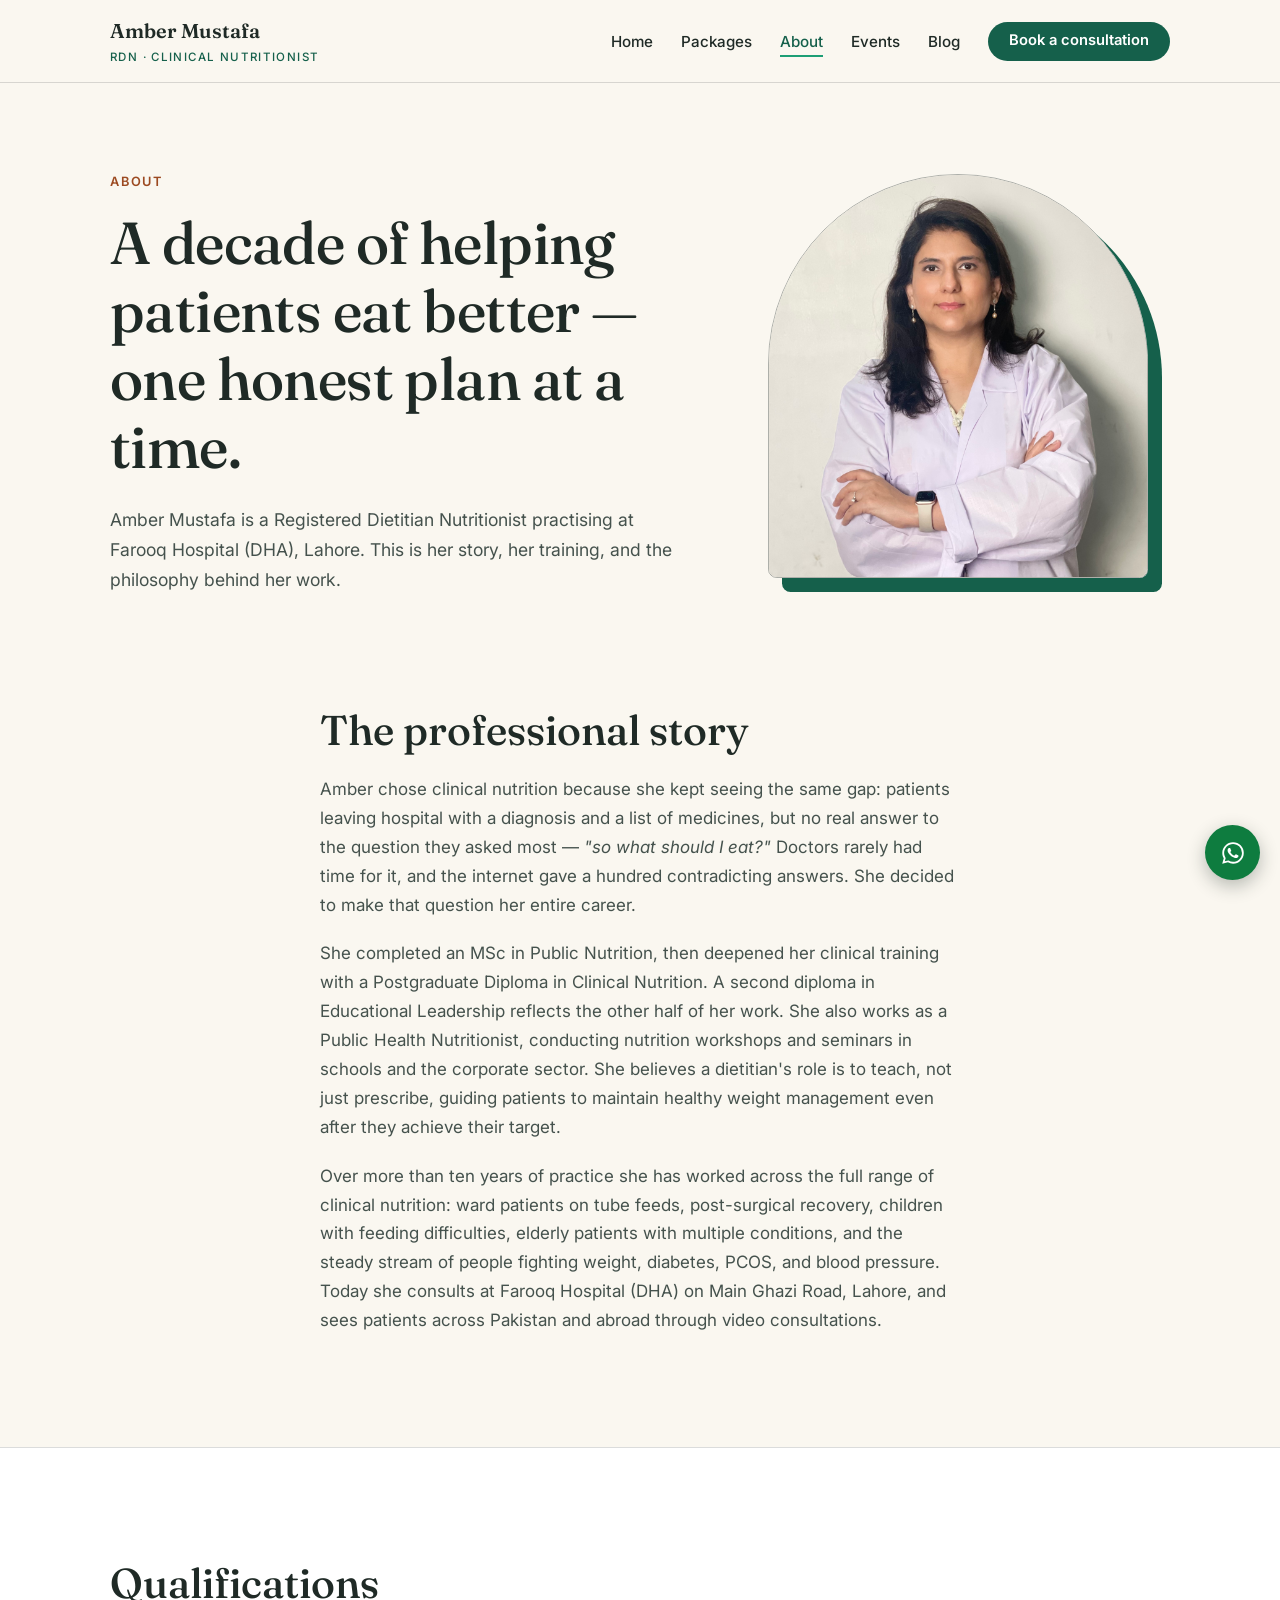
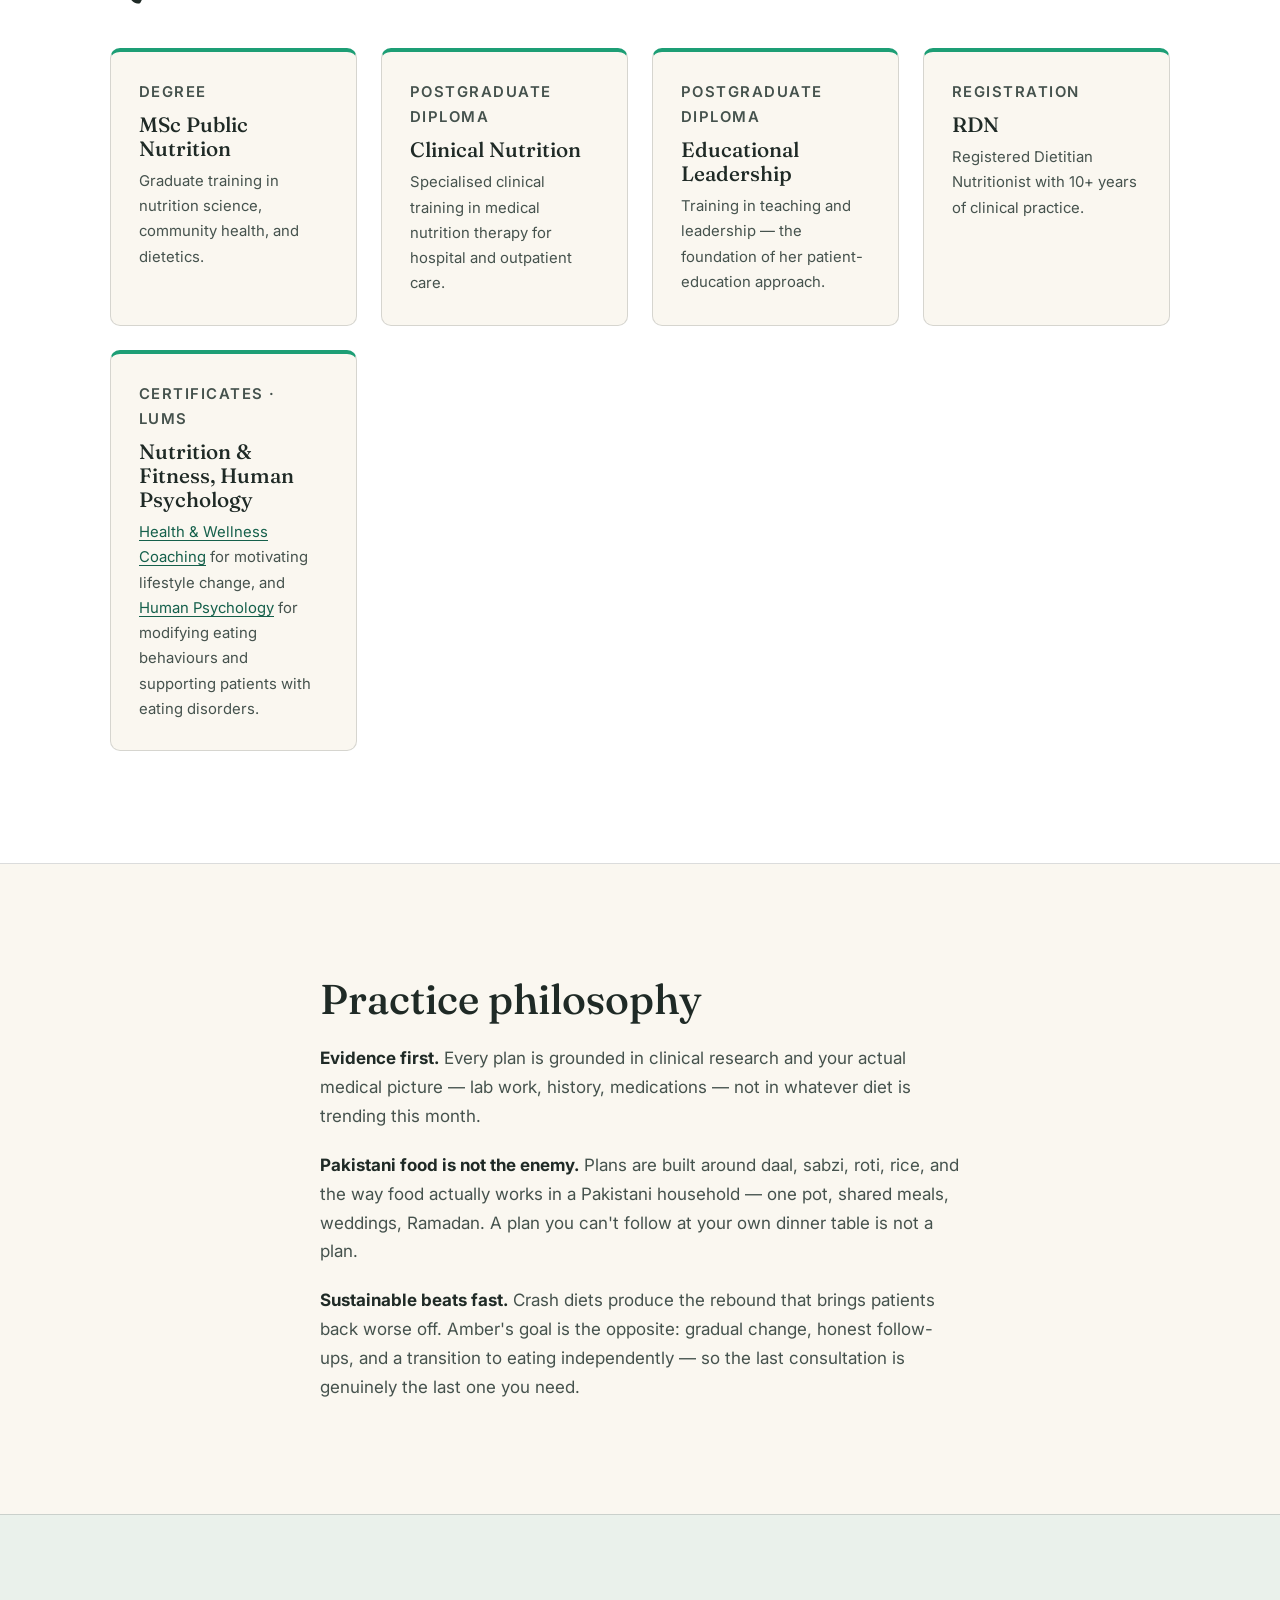
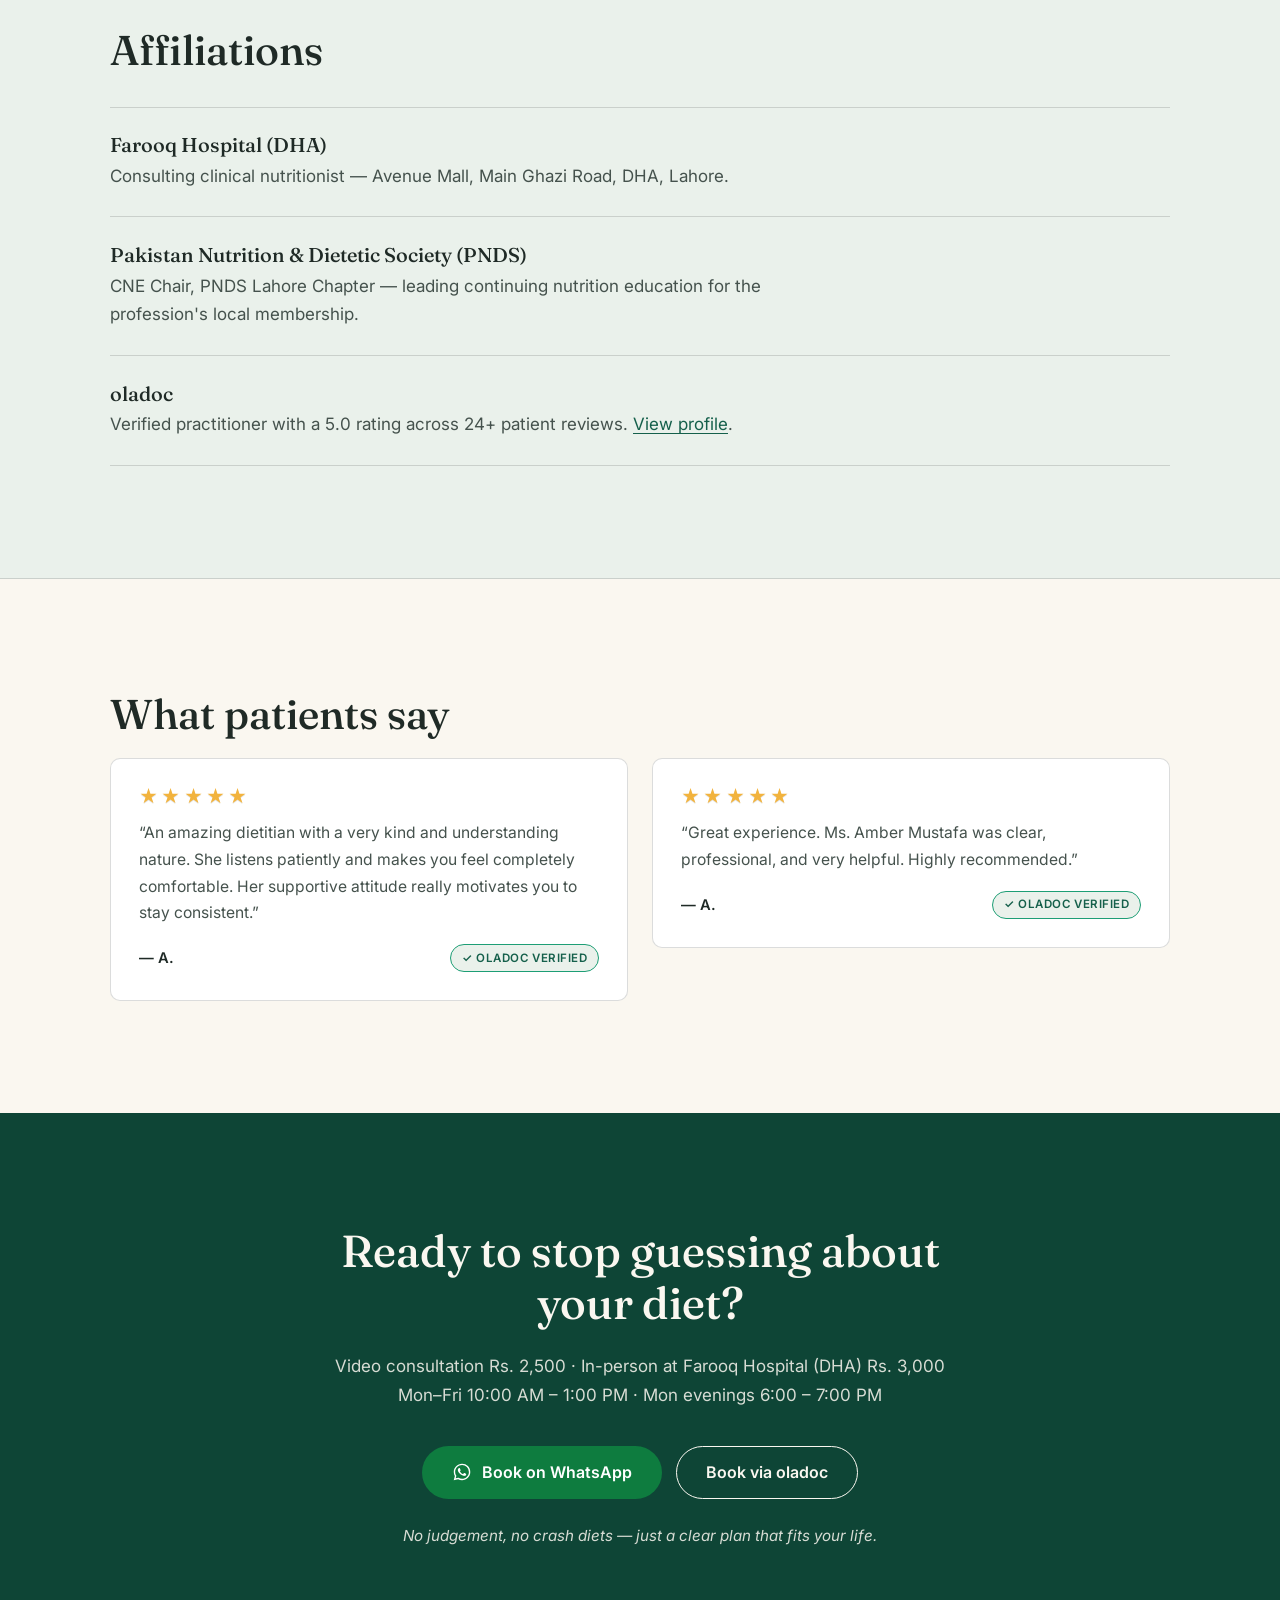
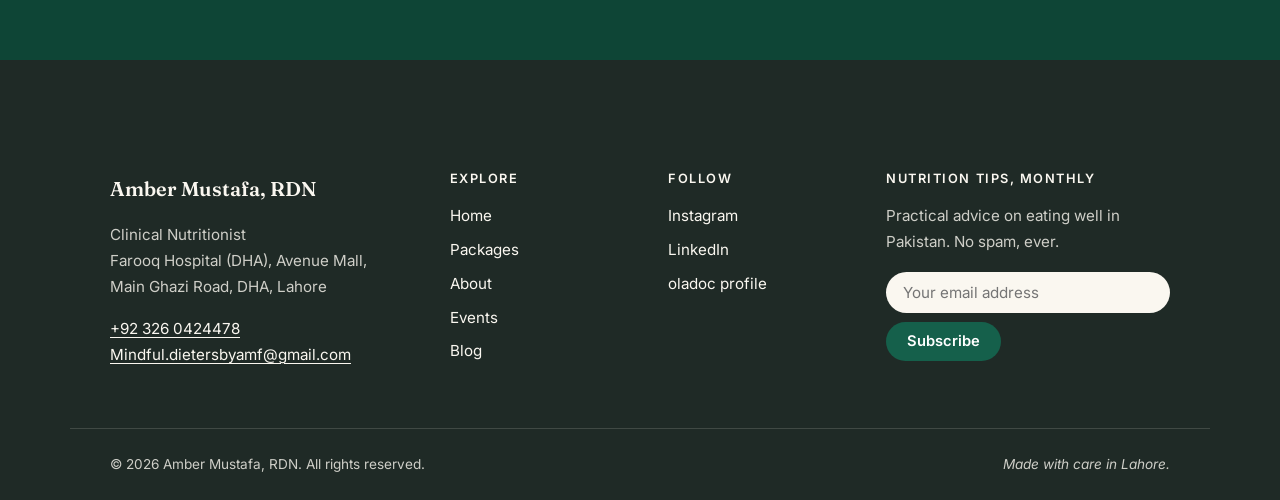
==== commit d52860d3: "update blog dates and swap hero photo" ====
--- a/about.html
+++ b/about.html
@@ -105,7 +105,7 @@
         </div>
         <div class="hero-photo">
           <div class="photo-frame">
-            <img src="assets/images/amber-headshot.jpeg" alt="Amber Mustafa, RDN, clinical nutritionist" width="509" height="580">
+            <img src="assets/images/amber-new.jpg" alt="Amber Mustafa, RDN, clinical nutritionist" width="509" height="580">
           </div>
         </div>
       </div>
